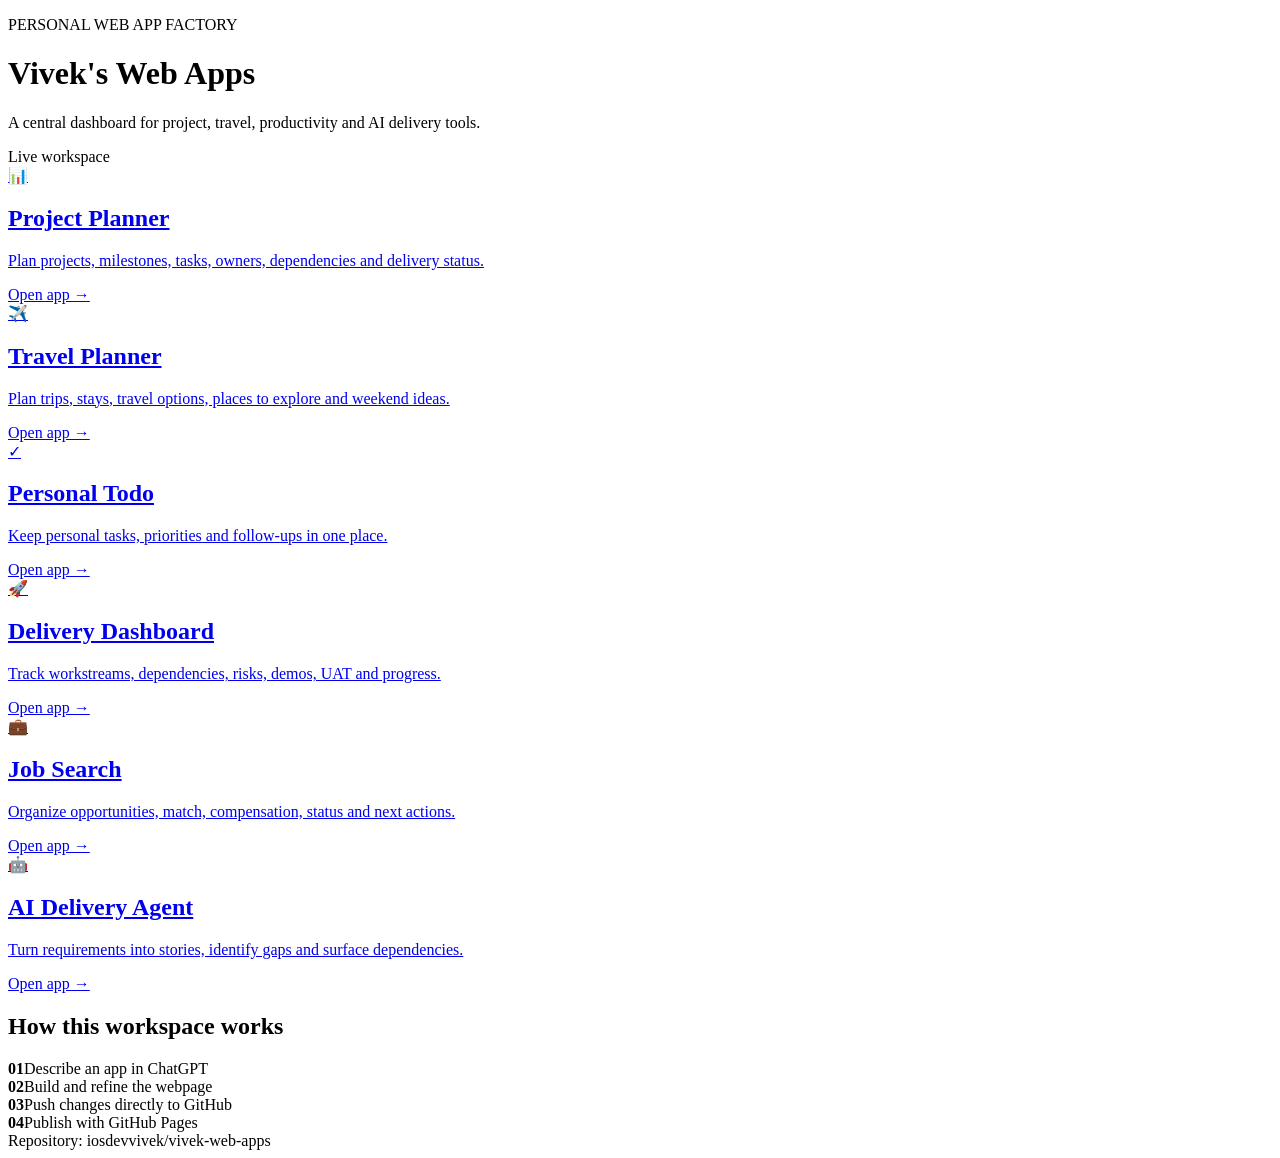
==== index.html @ 31bd055c "Set up index.html" ====
<!DOCTYPE html>
<html lang="en">
<head>
  <meta charset="UTF-8">
  <meta name="viewport" content="width=device-width, initial-scale=1.0">
  <title>Vivek's Web Apps</title>
  <link rel="stylesheet" href="assets/style.css">
</head>
<body>
  <main class="container">
    <header class="hero">
      <div>
        <p class="eyebrow">PERSONAL WEB APP FACTORY</p>
        <h1>Vivek's Web Apps</h1>
        <p class="subtitle">A central dashboard for project, travel, productivity and AI delivery tools.</p>
      </div>
      <div class="status"><span></span> Live workspace</div>
    </header>

    <section class="grid">
      <a class="card" href="project-planner/">
        <div class="icon">📊</div><h2>Project Planner</h2>
        <p>Plan projects, milestones, tasks, owners, dependencies and delivery status.</p>
        <span class="open">Open app →</span>
      </a>
      <a class="card" href="travel-planner/">
        <div class="icon">✈️</div><h2>Travel Planner</h2>
        <p>Plan trips, stays, travel options, places to explore and weekend ideas.</p>
        <span class="open">Open app →</span>
      </a>
      <a class="card" href="todo-manager/">
        <div class="icon">✓</div><h2>Personal Todo</h2>
        <p>Keep personal tasks, priorities and follow-ups in one place.</p>
        <span class="open">Open app →</span>
      </a>
      <a class="card" href="delivery-dashboard/">
        <div class="icon">🚀</div><h2>Delivery Dashboard</h2>
        <p>Track workstreams, dependencies, risks, demos, UAT and progress.</p>
        <span class="open">Open app →</span>
      </a>
      <a class="card" href="job-search-dashboard/">
        <div class="icon">💼</div><h2>Job Search</h2>
        <p>Organize opportunities, match, compensation, status and next actions.</p>
        <span class="open">Open app →</span>
      </a>
      <a class="card" href="ai-delivery-agent/">
        <div class="icon">🤖</div><h2>AI Delivery Agent</h2>
        <p>Turn requirements into stories, identify gaps and surface dependencies.</p>
        <span class="open">Open app →</span>
      </a>
    </section>

    <section class="how">
      <h2>How this workspace works</h2>
      <div class="steps">
        <div><b>01</b><span>Describe an app in ChatGPT</span></div>
        <div><b>02</b><span>Build and refine the webpage</span></div>
        <div><b>03</b><span>Push changes directly to GitHub</span></div>
        <div><b>04</b><span>Publish with GitHub Pages</span></div>
      </div>
    </section>

    <footer>Repository: iosdevvivek/vivek-web-apps</footer>
  </main>
</body>
</html>
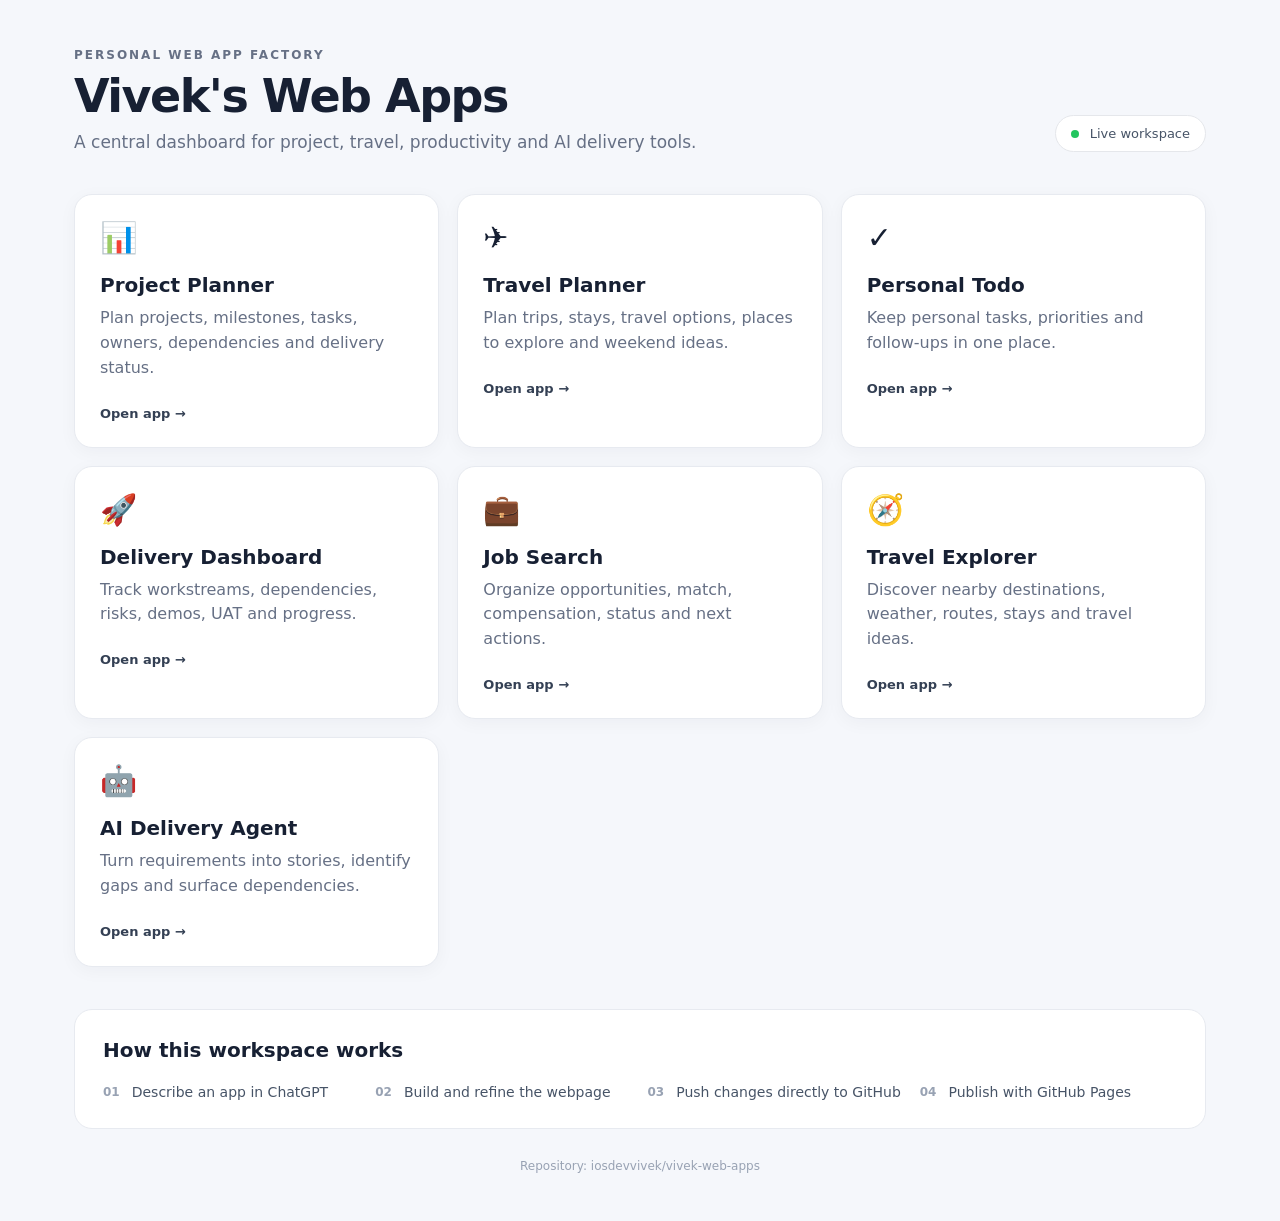
==== commit afa5a619: "Add Travel Explorer to web apps dashboard" ====
--- a/index.html
+++ b/index.html
@@ -43,6 +43,7 @@
         <p>Organize opportunities, match, compensation, status and next actions.</p>
         <span class="open">Open app →</span>
       </a>
+      <a class="card" href="travel-explorer.html"><div class="icon">🧭</div><h2>Travel Explorer</h2><p>Discover nearby destinations, weather, routes, stays and travel ideas.</p><span class="open">Open app →</span></a>
       <a class="card" href="ai-delivery-agent/">
         <div class="icon">🤖</div><h2>AI Delivery Agent</h2>
         <p>Turn requirements into stories, identify gaps and surface dependencies.</p>
--- a/assets/style.css
+++ b/assets/style.css
@@ -0,0 +1,11 @@
+:root{font-family:Inter,system-ui,-apple-system,BlinkMacSystemFont,"Segoe UI",sans-serif;color:#172033;background:#f5f7fb}
+*{box-sizing:border-box}body{margin:0}.container{max-width:1180px;margin:auto;padding:48px 24px}
+.hero{display:flex;justify-content:space-between;align-items:flex-end;gap:24px;margin-bottom:42px}
+.eyebrow{font-size:12px;font-weight:800;letter-spacing:2px;margin:0 0 10px;color:#667085}
+h1{font-size:46px;line-height:1.05;margin:0 0 12px;letter-spacing:-1.5px}.subtitle{font-size:17px;color:#667085;margin:0;max-width:680px}
+.status{background:#fff;border:1px solid #e5e7eb;border-radius:999px;padding:10px 15px;font-size:13px;color:#475467;white-space:nowrap}.status span{display:inline-block;width:8px;height:8px;border-radius:50%;background:#22c55e;margin-right:7px}
+.grid{display:grid;grid-template-columns:repeat(3,1fr);gap:18px}.card{display:block;text-decoration:none;color:inherit;background:#fff;border:1px solid #e7eaf0;border-radius:18px;padding:25px;min-height:230px;box-shadow:0 4px 18px rgba(16,24,40,.04);transition:transform .18s,box-shadow .18s,border-color .18s}.card:hover{transform:translateY(-3px);box-shadow:0 12px 30px rgba(16,24,40,.09);border-color:#cfd5df}
+.icon{font-size:30px;margin-bottom:18px}h2{margin:0 0 9px;font-size:20px}.card p{color:#667085;line-height:1.55;margin:0 0 22px}.open{font-size:13px;font-weight:700;color:#344054}
+.how{margin-top:42px;background:#fff;border:1px solid #e7eaf0;border-radius:18px;padding:28px}.how h2{margin-bottom:22px}.steps{display:grid;grid-template-columns:repeat(4,1fr);gap:15px}.steps div{display:flex;gap:12px;align-items:center;color:#475467;font-size:14px}.steps b{font-size:12px;color:#98a2b3}
+footer{text-align:center;color:#98a2b3;font-size:12px;margin-top:30px}
+@media(max-width:850px){.grid{grid-template-columns:repeat(2,1fr)}.steps{grid-template-columns:repeat(2,1fr)}.hero{align-items:flex-start;flex-direction:column}}@media(max-width:560px){.grid{grid-template-columns:1fr}.steps{grid-template-columns:1fr}h1{font-size:36px}}
